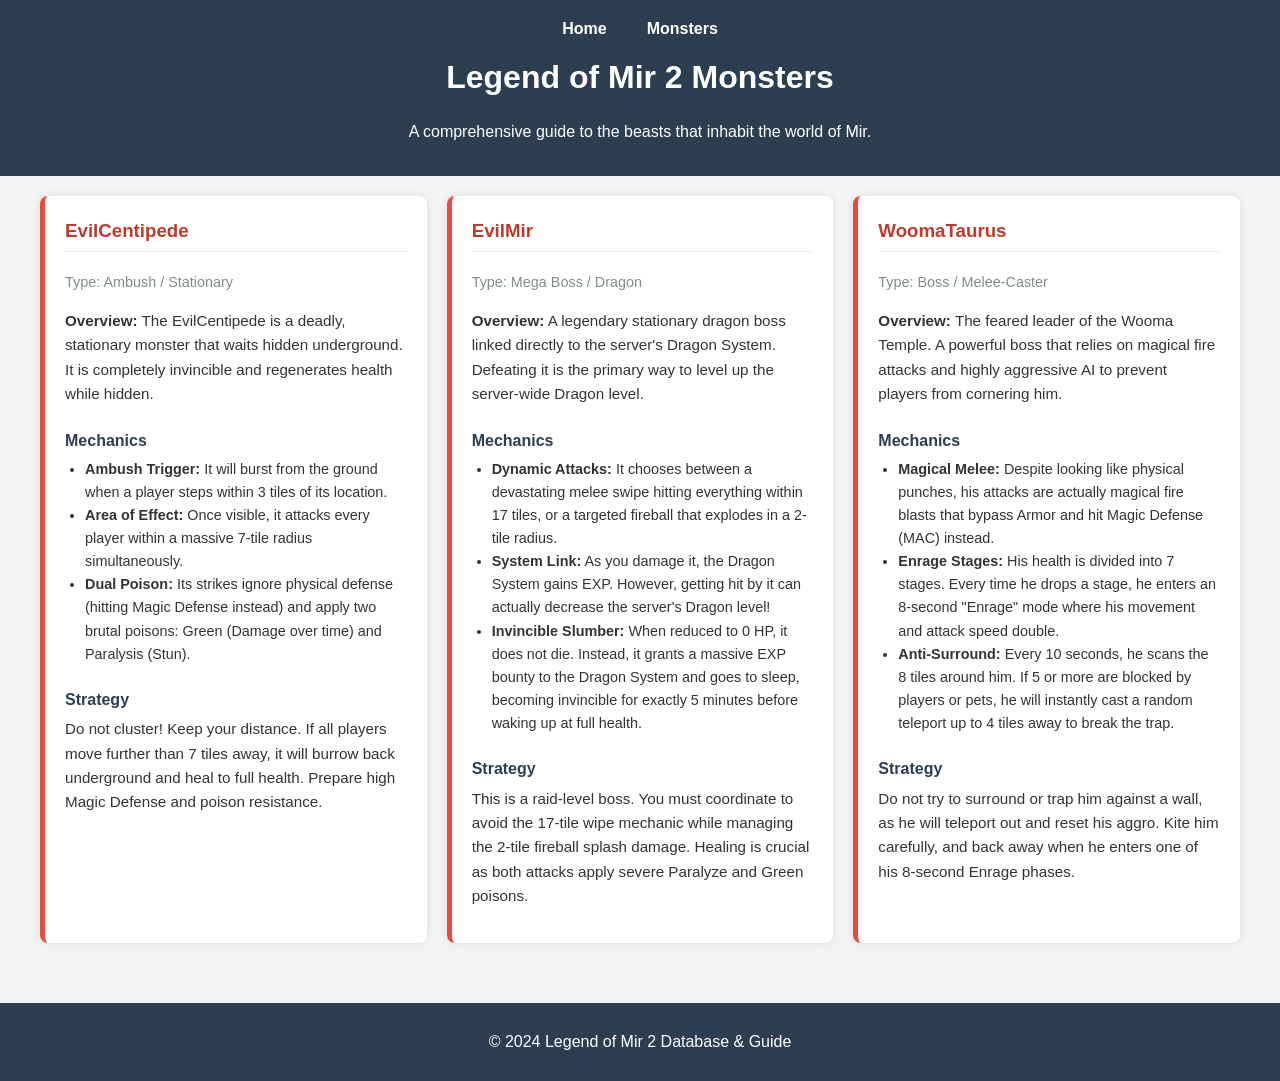
==== GuideWebsite/monsters.html @ a146575c "Create Legend of Mir 2 guide website foundation - Created `GuideWebsite/` directory to house the sta" ====
<!DOCTYPE html>
<html lang="en">
<head>
    <meta charset="UTF-8">
    <meta name="viewport" content="width=device-width, initial-scale=1.0">
    <title>Monsters - Legend of Mir 2 Guide</title>
    <link rel="stylesheet" href="style.css">
</head>
<body>
    <header>
        <nav>
            <ul>
                <li><a href="index.html">Home</a></li>
                <li><a href="monsters.html">Monsters</a></li>
            </ul>
        </nav>
        <h1>Legend of Mir 2 Monsters</h1>
        <p>A comprehensive guide to the beasts that inhabit the world of Mir.</p>
    </header>

    <main class="monster-grid">
        <article class="monster-card">
            <h3>EvilCentipede</h3>
            <p class="type">Type: Ambush / Stationary</p>
            <p><strong>Overview:</strong> The EvilCentipede is a deadly, stationary monster that waits hidden underground. It is completely invincible and regenerates health while hidden.</p>
            <h4>Mechanics</h4>
            <ul>
                <li><strong>Ambush Trigger:</strong> It will burst from the ground when a player steps within 3 tiles of its location.</li>
                <li><strong>Area of Effect:</strong> Once visible, it attacks every player within a massive 7-tile radius simultaneously.</li>
                <li><strong>Dual Poison:</strong> Its strikes ignore physical defense (hitting Magic Defense instead) and apply two brutal poisons: Green (Damage over time) and Paralysis (Stun).</li>
            </ul>
            <h4>Strategy</h4>
            <p>Do not cluster! Keep your distance. If all players move further than 7 tiles away, it will burrow back underground and heal to full health. Prepare high Magic Defense and poison resistance.</p>
        </article>

        <article class="monster-card">
            <h3>EvilMir</h3>
            <p class="type">Type: Mega Boss / Dragon</p>
            <p><strong>Overview:</strong> A legendary stationary dragon boss linked directly to the server's Dragon System. Defeating it is the primary way to level up the server-wide Dragon level.</p>
            <h4>Mechanics</h4>
            <ul>
                <li><strong>Dynamic Attacks:</strong> It chooses between a devastating melee swipe hitting everything within 17 tiles, or a targeted fireball that explodes in a 2-tile radius.</li>
                <li><strong>System Link:</strong> As you damage it, the Dragon System gains EXP. However, getting hit by it can actually decrease the server's Dragon level!</li>
                <li><strong>Invincible Slumber:</strong> When reduced to 0 HP, it does not die. Instead, it grants a massive EXP bounty to the Dragon System and goes to sleep, becoming invincible for exactly 5 minutes before waking up at full health.</li>
            </ul>
            <h4>Strategy</h4>
            <p>This is a raid-level boss. You must coordinate to avoid the 17-tile wipe mechanic while managing the 2-tile fireball splash damage. Healing is crucial as both attacks apply severe Paralyze and Green poisons.</p>
        </article>

        <article class="monster-card">
            <h3>WoomaTaurus</h3>
            <p class="type">Type: Boss / Melee-Caster</p>
            <p><strong>Overview:</strong> The feared leader of the Wooma Temple. A powerful boss that relies on magical fire attacks and highly aggressive AI to prevent players from cornering him.</p>
            <h4>Mechanics</h4>
            <ul>
                <li><strong>Magical Melee:</strong> Despite looking like physical punches, his attacks are actually magical fire blasts that bypass Armor and hit Magic Defense (MAC) instead.</li>
                <li><strong>Enrage Stages:</strong> His health is divided into 7 stages. Every time he drops a stage, he enters an 8-second "Enrage" mode where his movement and attack speed double.</li>
                <li><strong>Anti-Surround:</strong> Every 10 seconds, he scans the 8 tiles around him. If 5 or more are blocked by players or pets, he will instantly cast a random teleport up to 4 tiles away to break the trap.</li>
            </ul>
            <h4>Strategy</h4>
            <p>Do not try to surround or trap him against a wall, as he will teleport out and reset his aggro. Kite him carefully, and back away when he enters one of his 8-second Enrage phases.</p>
        </article>
    </main>

    <footer>
        <p>&copy; 2024 Legend of Mir 2 Database & Guide</p>
    </footer>
</body>
</html>
---- GuideWebsite/style.css ----
/* Base Styles */
body {
    font-family: Arial, sans-serif;
    line-height: 1.6;
    margin: 0;
    padding: 0;
    background-color: #f4f4f4;
    color: #333;
}

header {
    background: #2c3e50;
    color: #fff;
    padding: 1rem 0;
    text-align: center;
}

header h1 {
    margin: 0;
    padding-top: 10px;
}

nav ul {
    list-style: none;
    padding: 0;
    margin: 0;
    display: flex;
    justify-content: center;
    gap: 20px;
}

nav ul li a {
    color: #fff;
    text-decoration: none;
    font-weight: bold;
    padding: 5px 10px;
}

nav ul li a:hover {
    background: #34495e;
    border-radius: 5px;
}

main {
    padding: 20px;
    max-width: 1200px;
    margin: 0 auto;
}

/* Sections */
.intro, .features {
    background: #fff;
    padding: 20px;
    margin-bottom: 20px;
    border-radius: 8px;
    box-shadow: 0 0 10px rgba(0, 0, 0, 0.1);
}

.intro h2, .features h2 {
    color: #2c3e50;
    border-bottom: 2px solid #ecf0f1;
    padding-bottom: 10px;
}

.features ul {
    list-style-type: disc;
    padding-left: 20px;
}

/* Monster Grid */
.monster-grid {
    display: grid;
    grid-template-columns: repeat(auto-fit, minmax(300px, 1fr));
    gap: 20px;
}

.monster-card {
    background: #fff;
    padding: 20px;
    border-radius: 8px;
    box-shadow: 0 0 10px rgba(0, 0, 0, 0.1);
    border-left: 5px solid #e74c3c;
}

.monster-card h3 {
    margin-top: 0;
    color: #c0392b;
    border-bottom: 1px solid #ecf0f1;
    padding-bottom: 5px;
}

.monster-card .type {
    font-size: 0.9em;
    color: #7f8c8d;
    margin-bottom: 15px;
}

.monster-card h4 {
    margin-bottom: 5px;
    color: #2c3e50;
}

.monster-card p {
    margin-top: 0;
    font-size: 0.95em;
}

.monster-card ul {
    margin-top: 0;
    padding-left: 20px;
    font-size: 0.9em;
}

footer {
    text-align: center;
    padding: 10px 0;
    background: #2c3e50;
    color: #fff;
    position: relative;
    bottom: 0;
    width: 100%;
    margin-top: 40px;
}
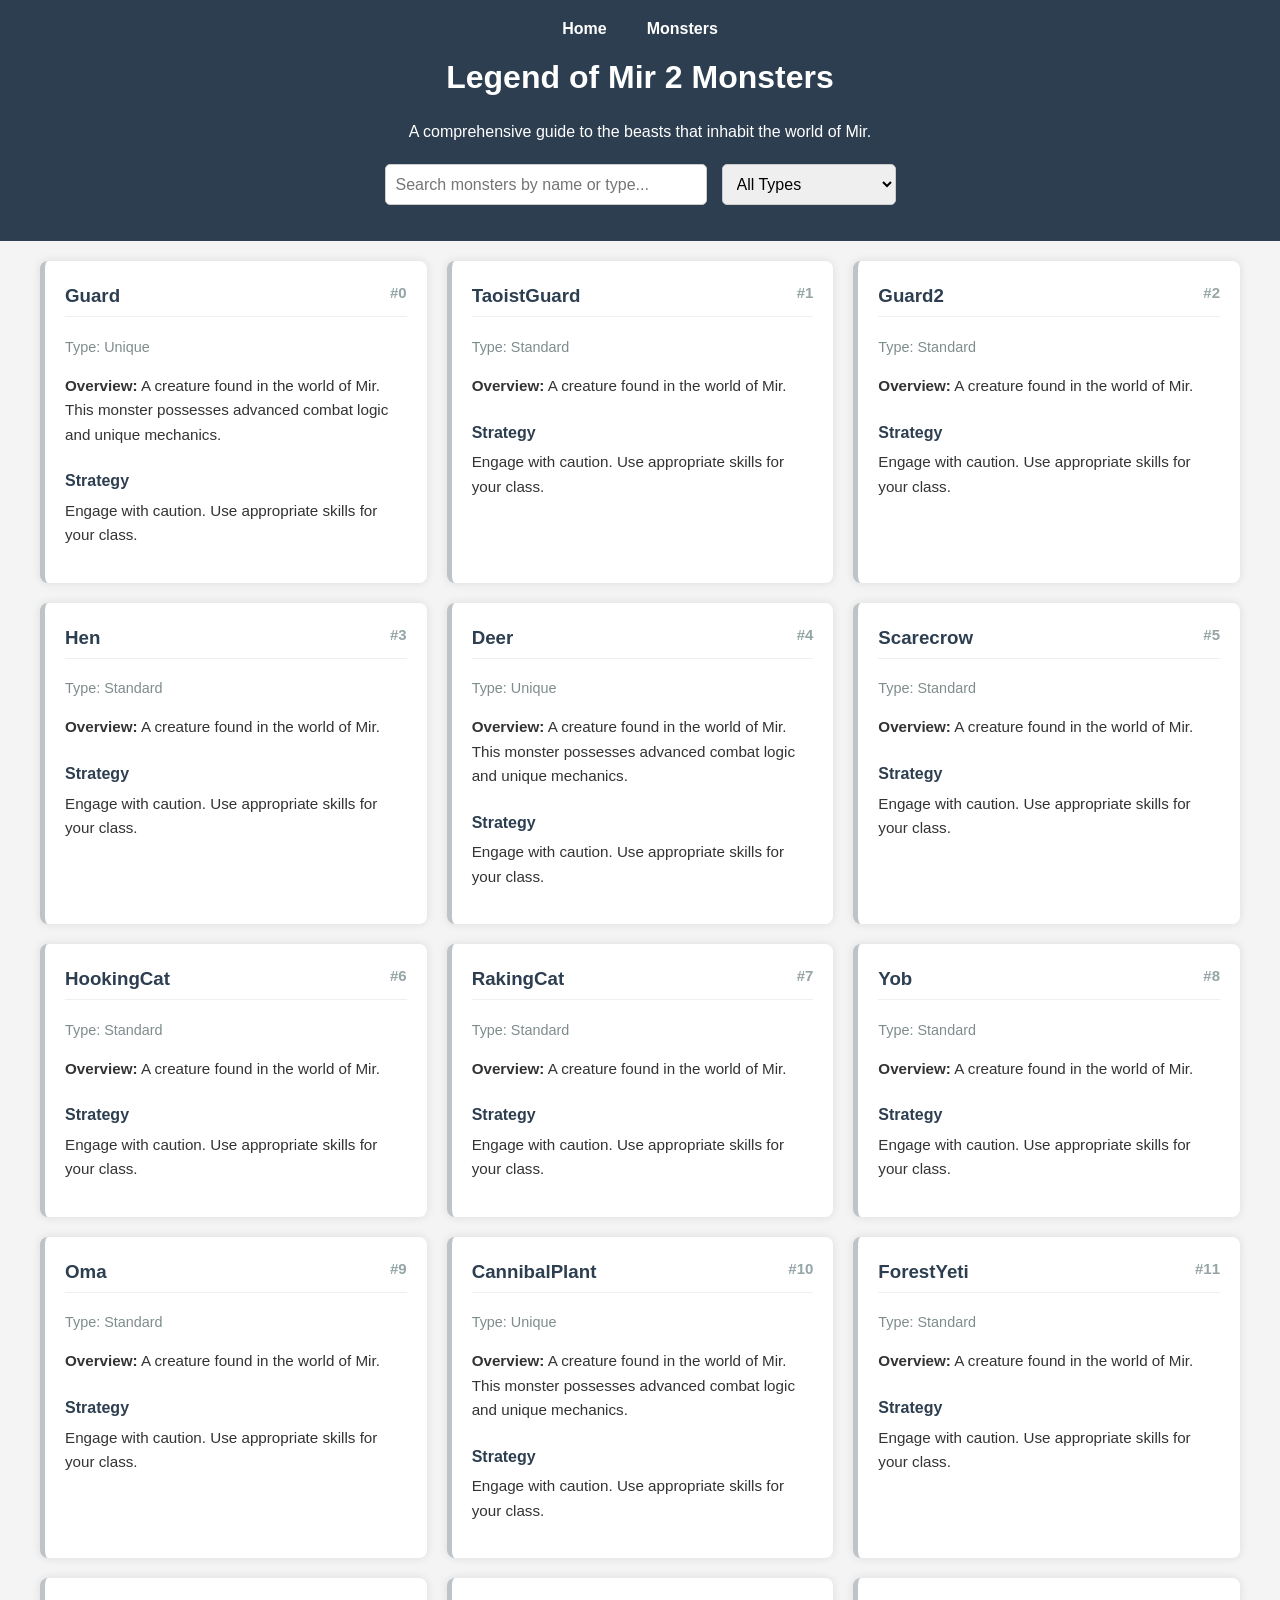
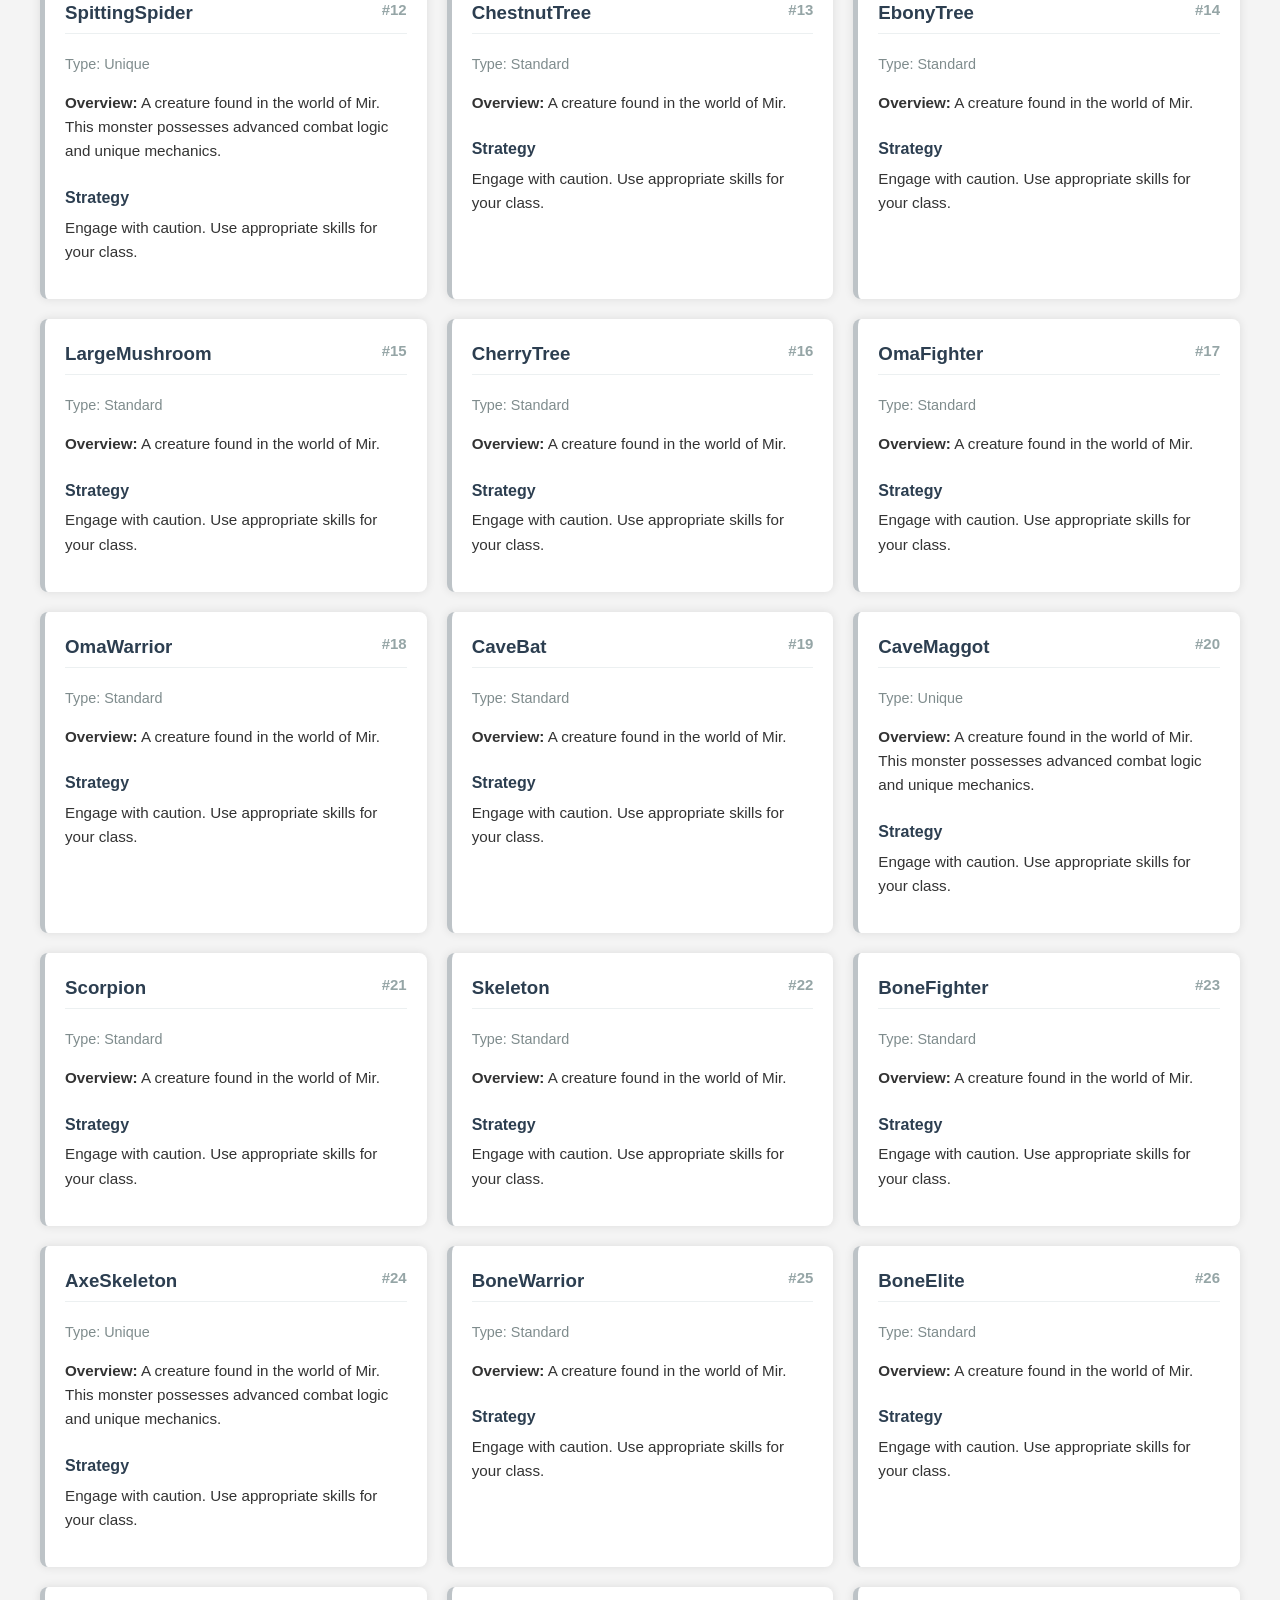
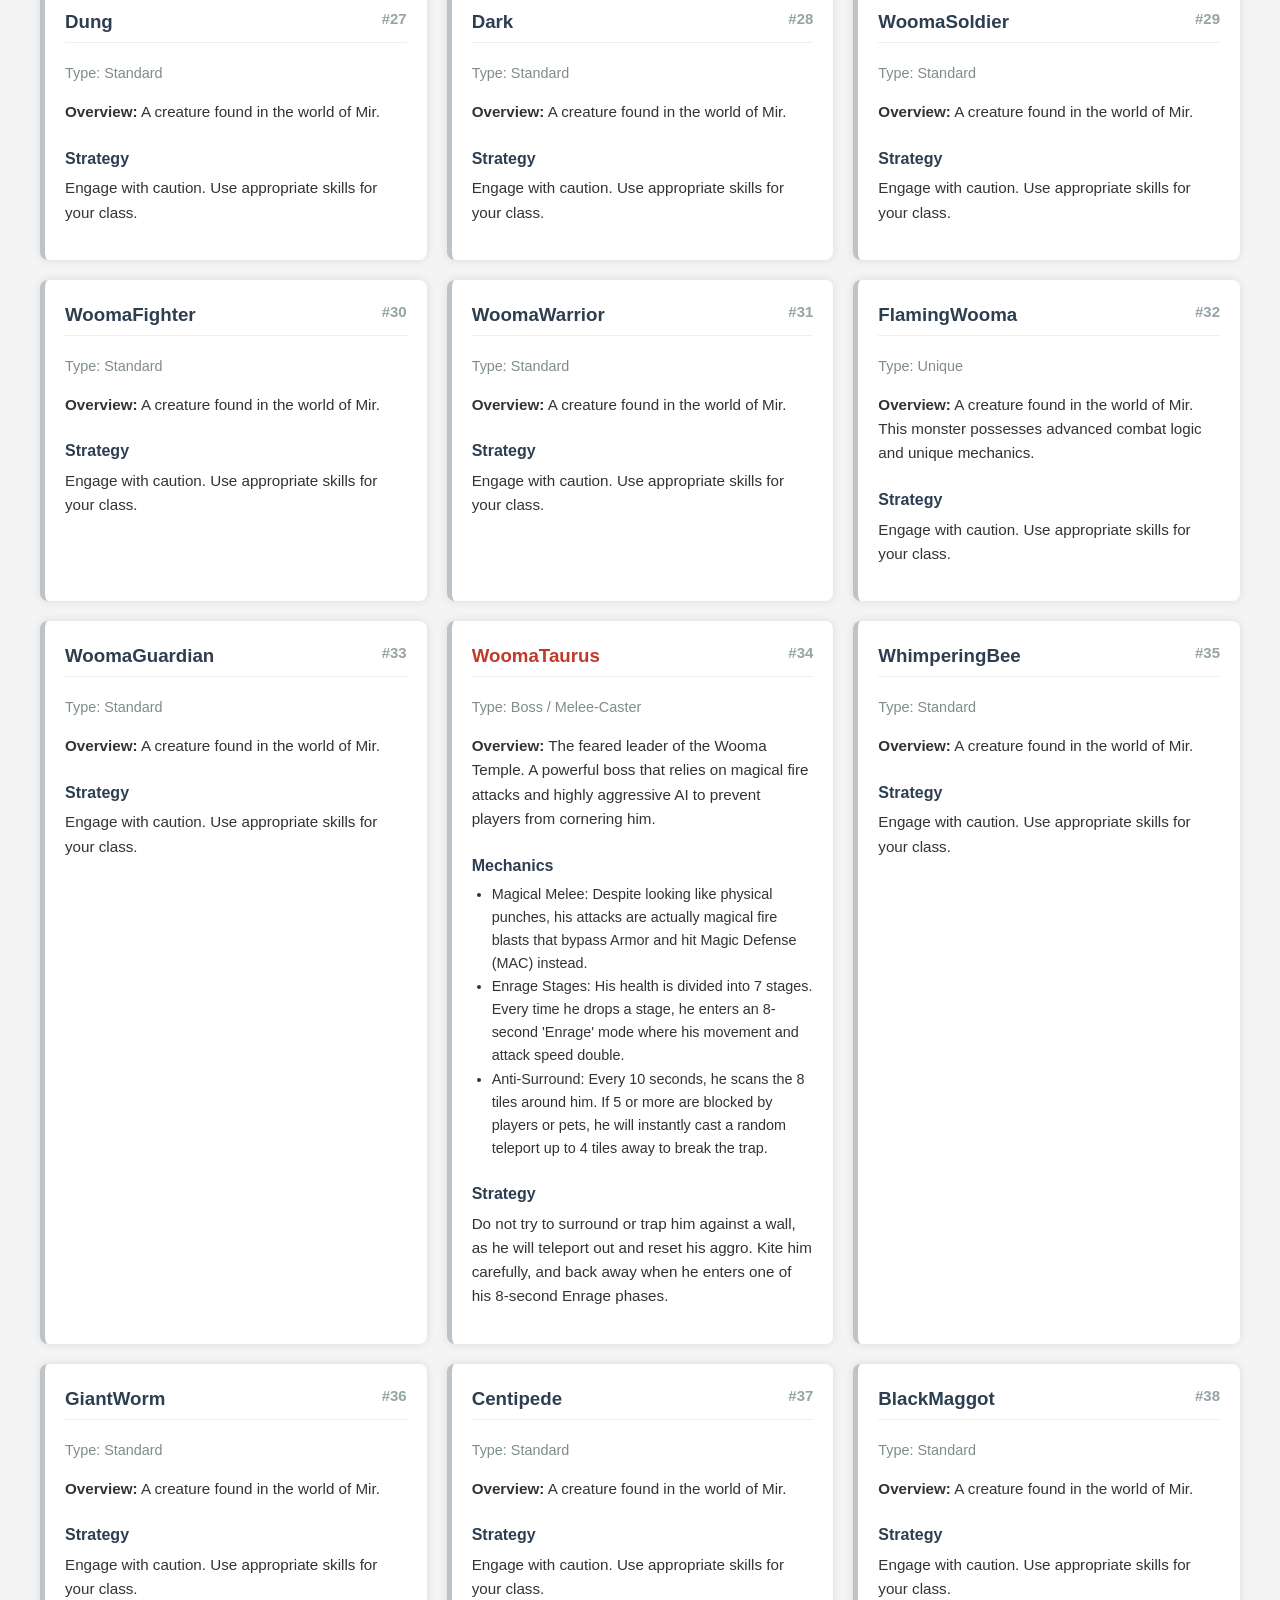
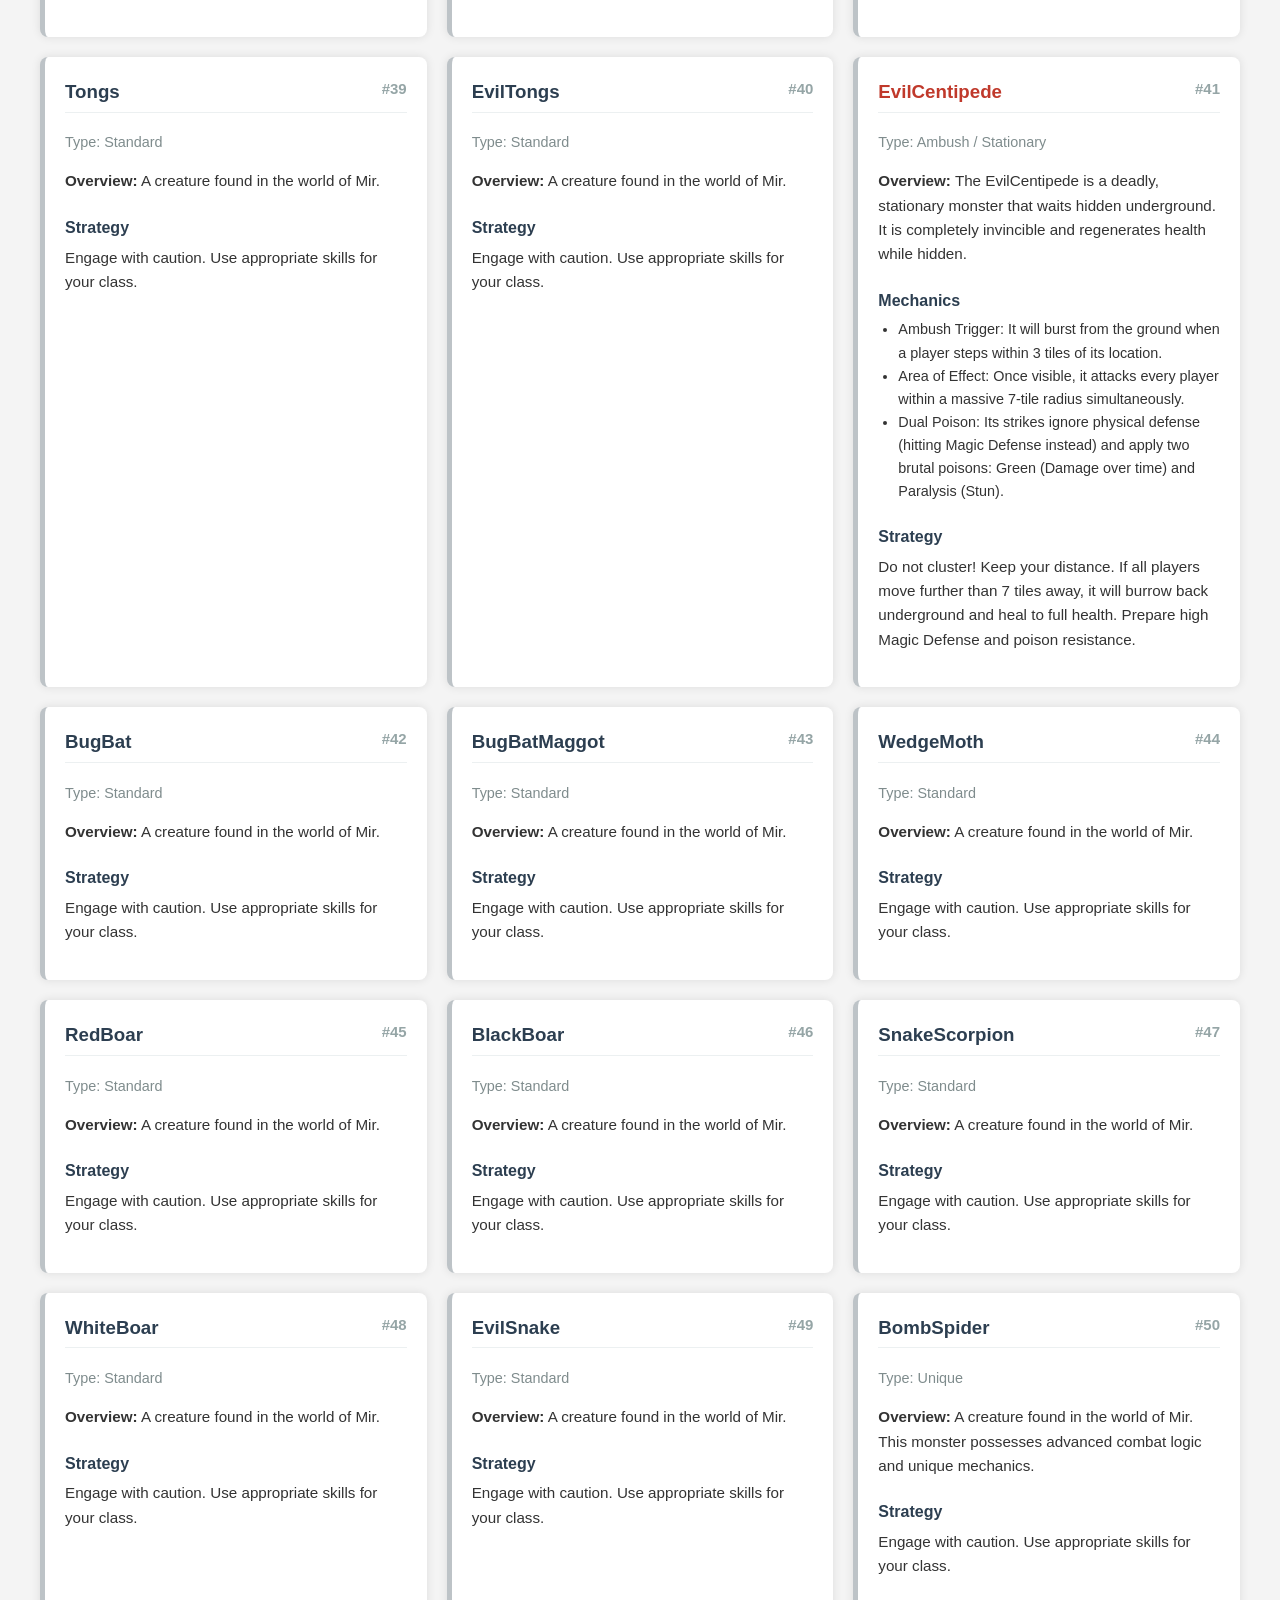
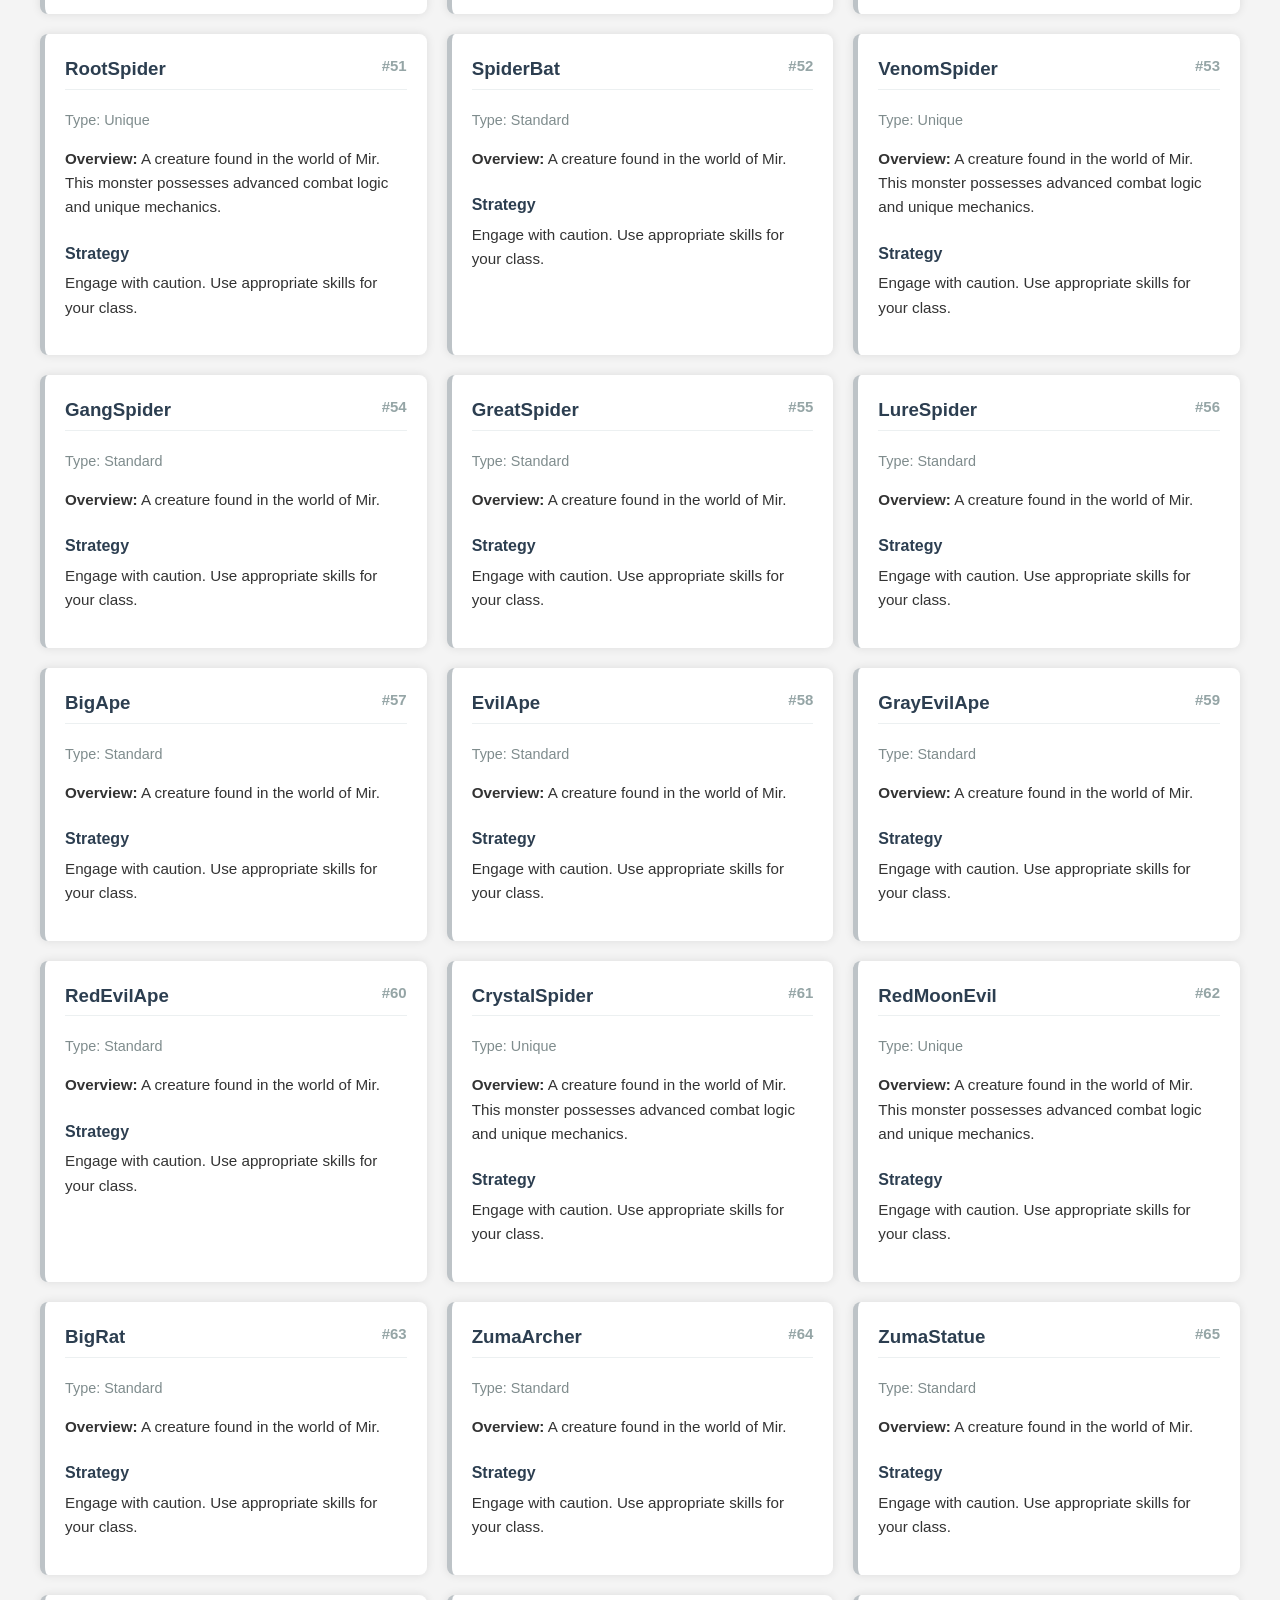
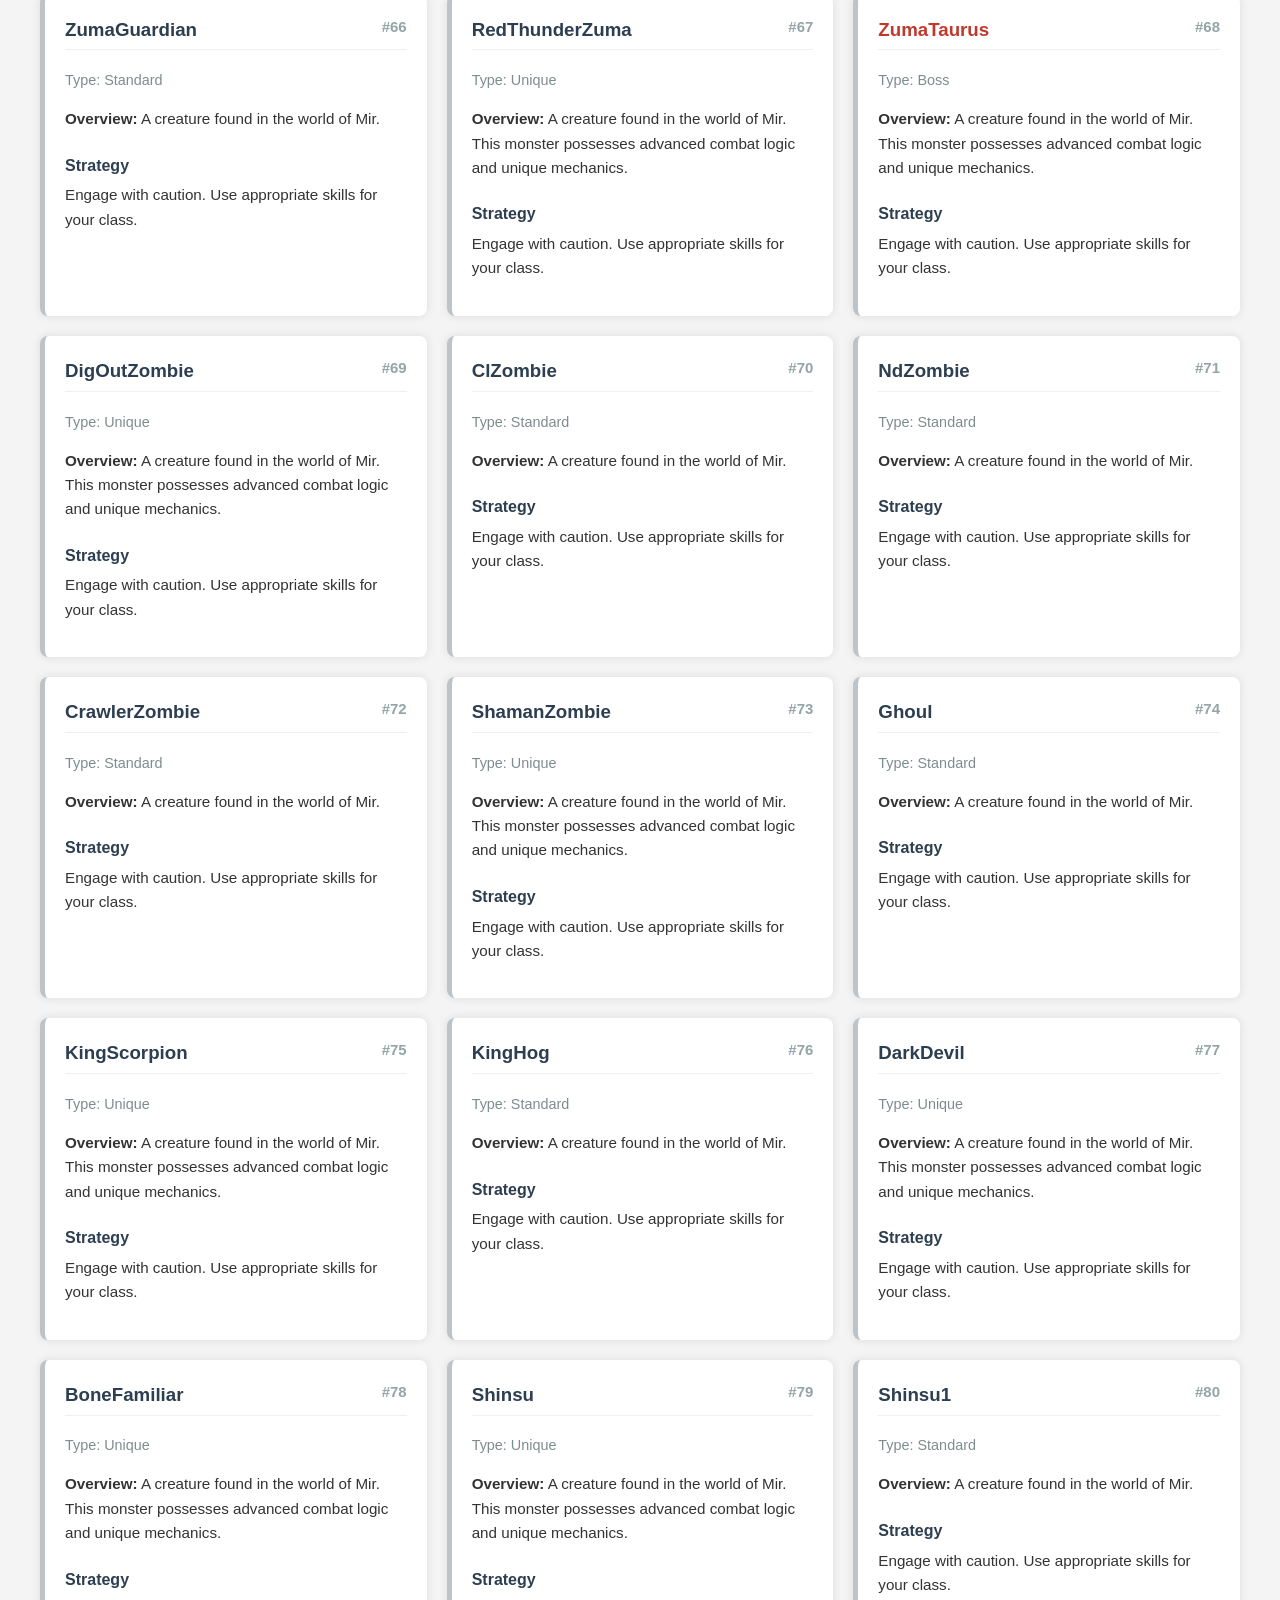
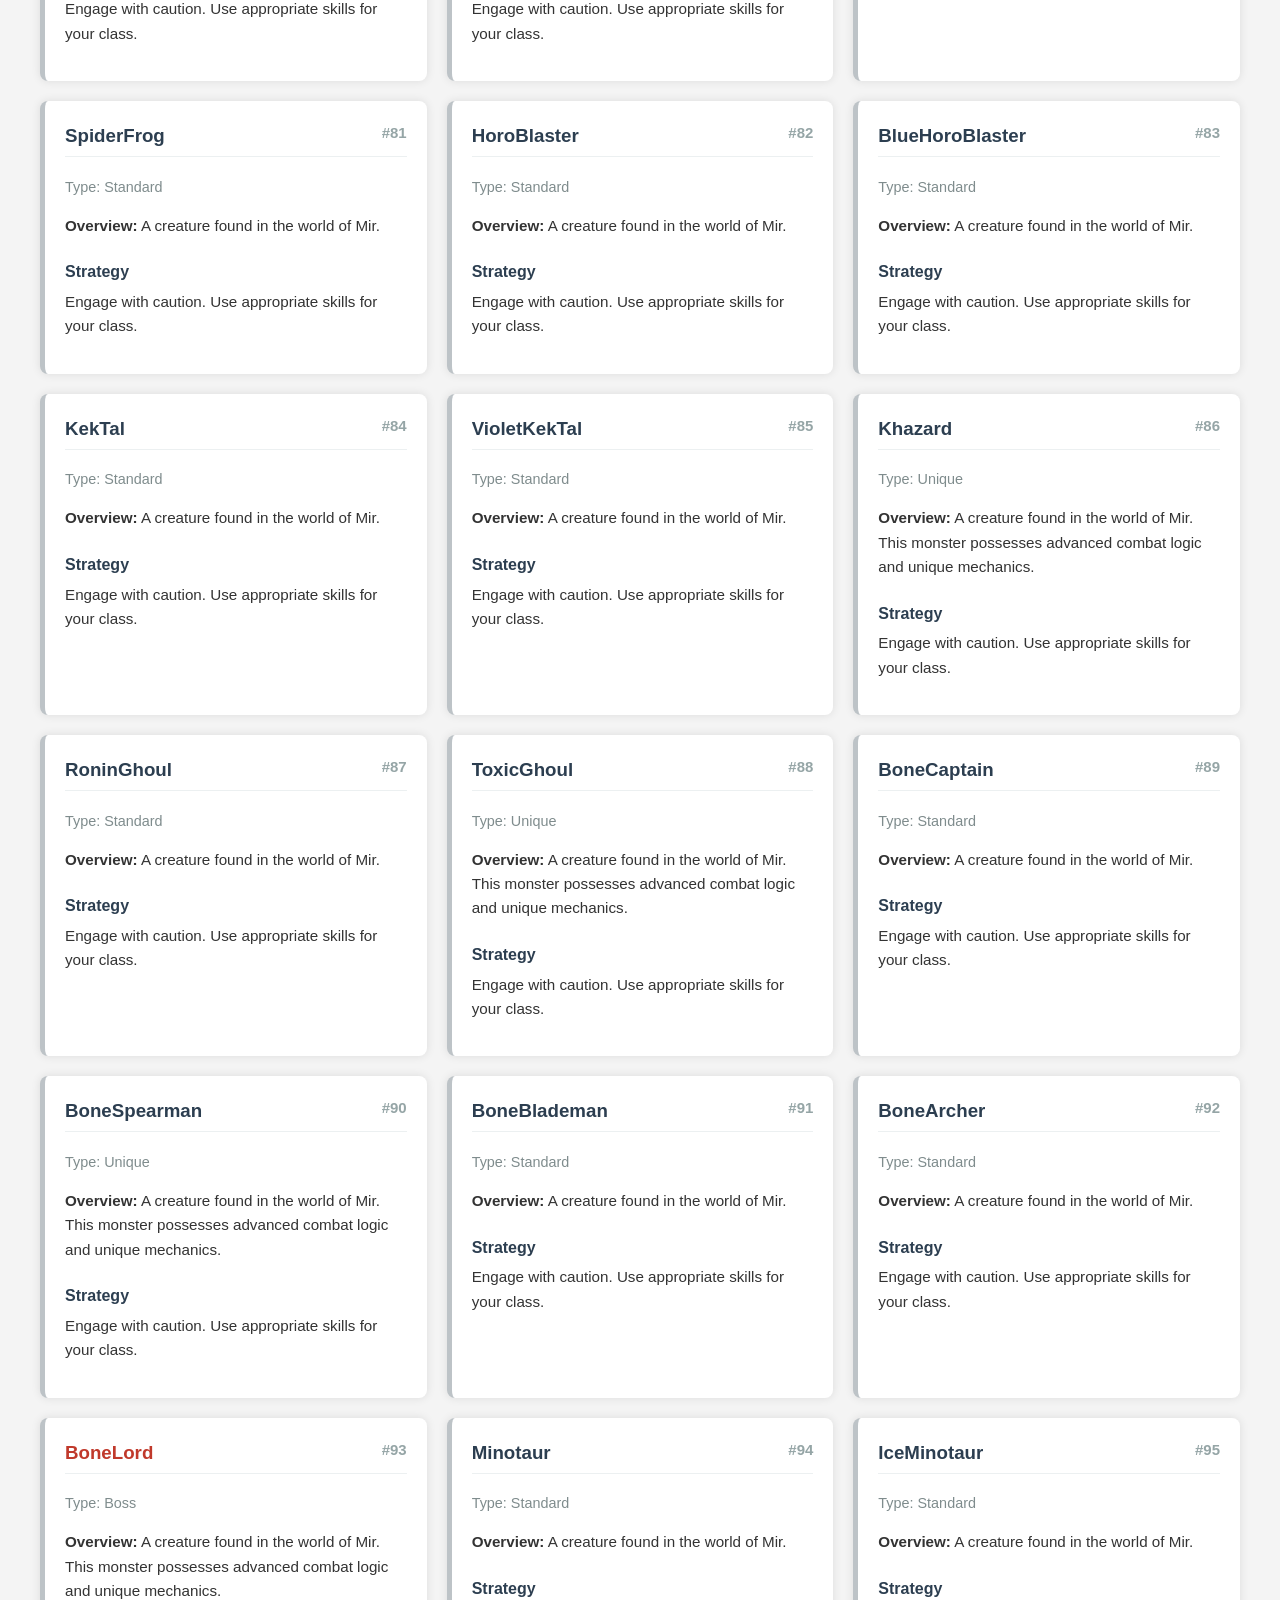
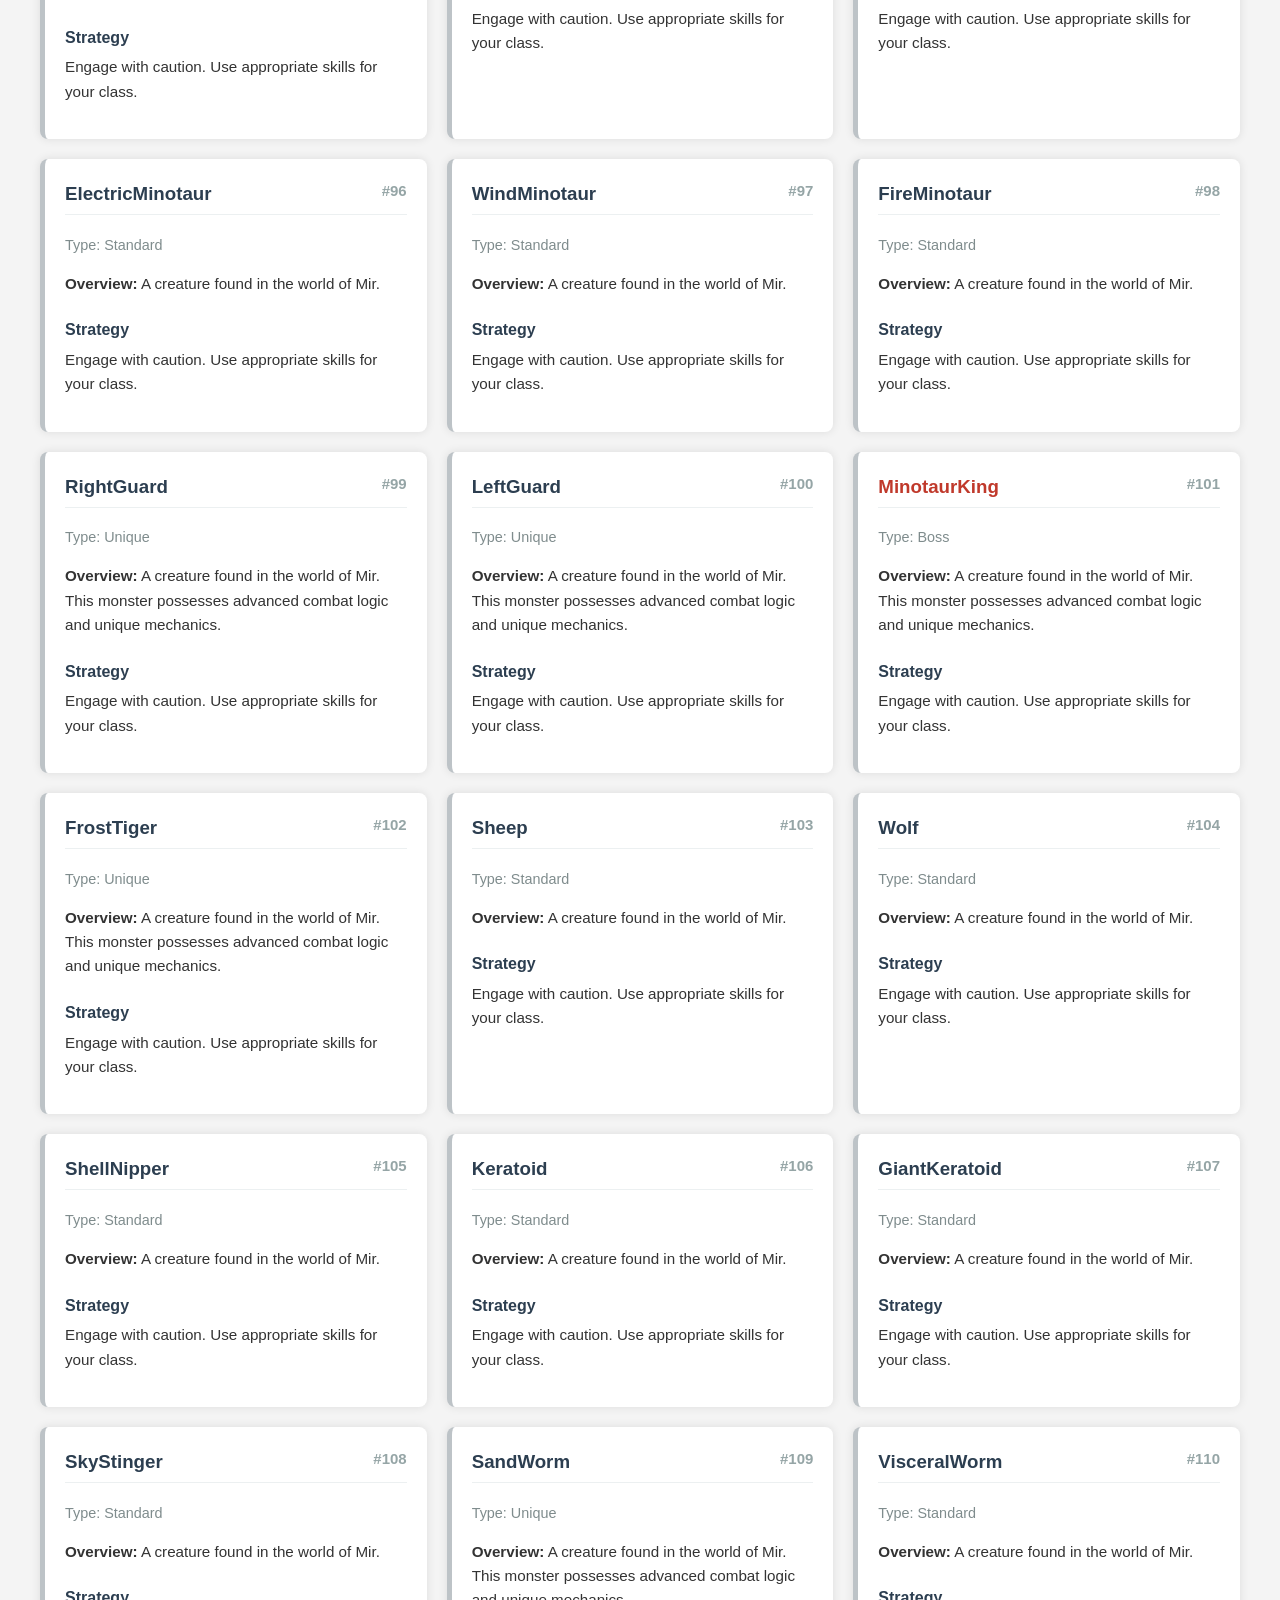
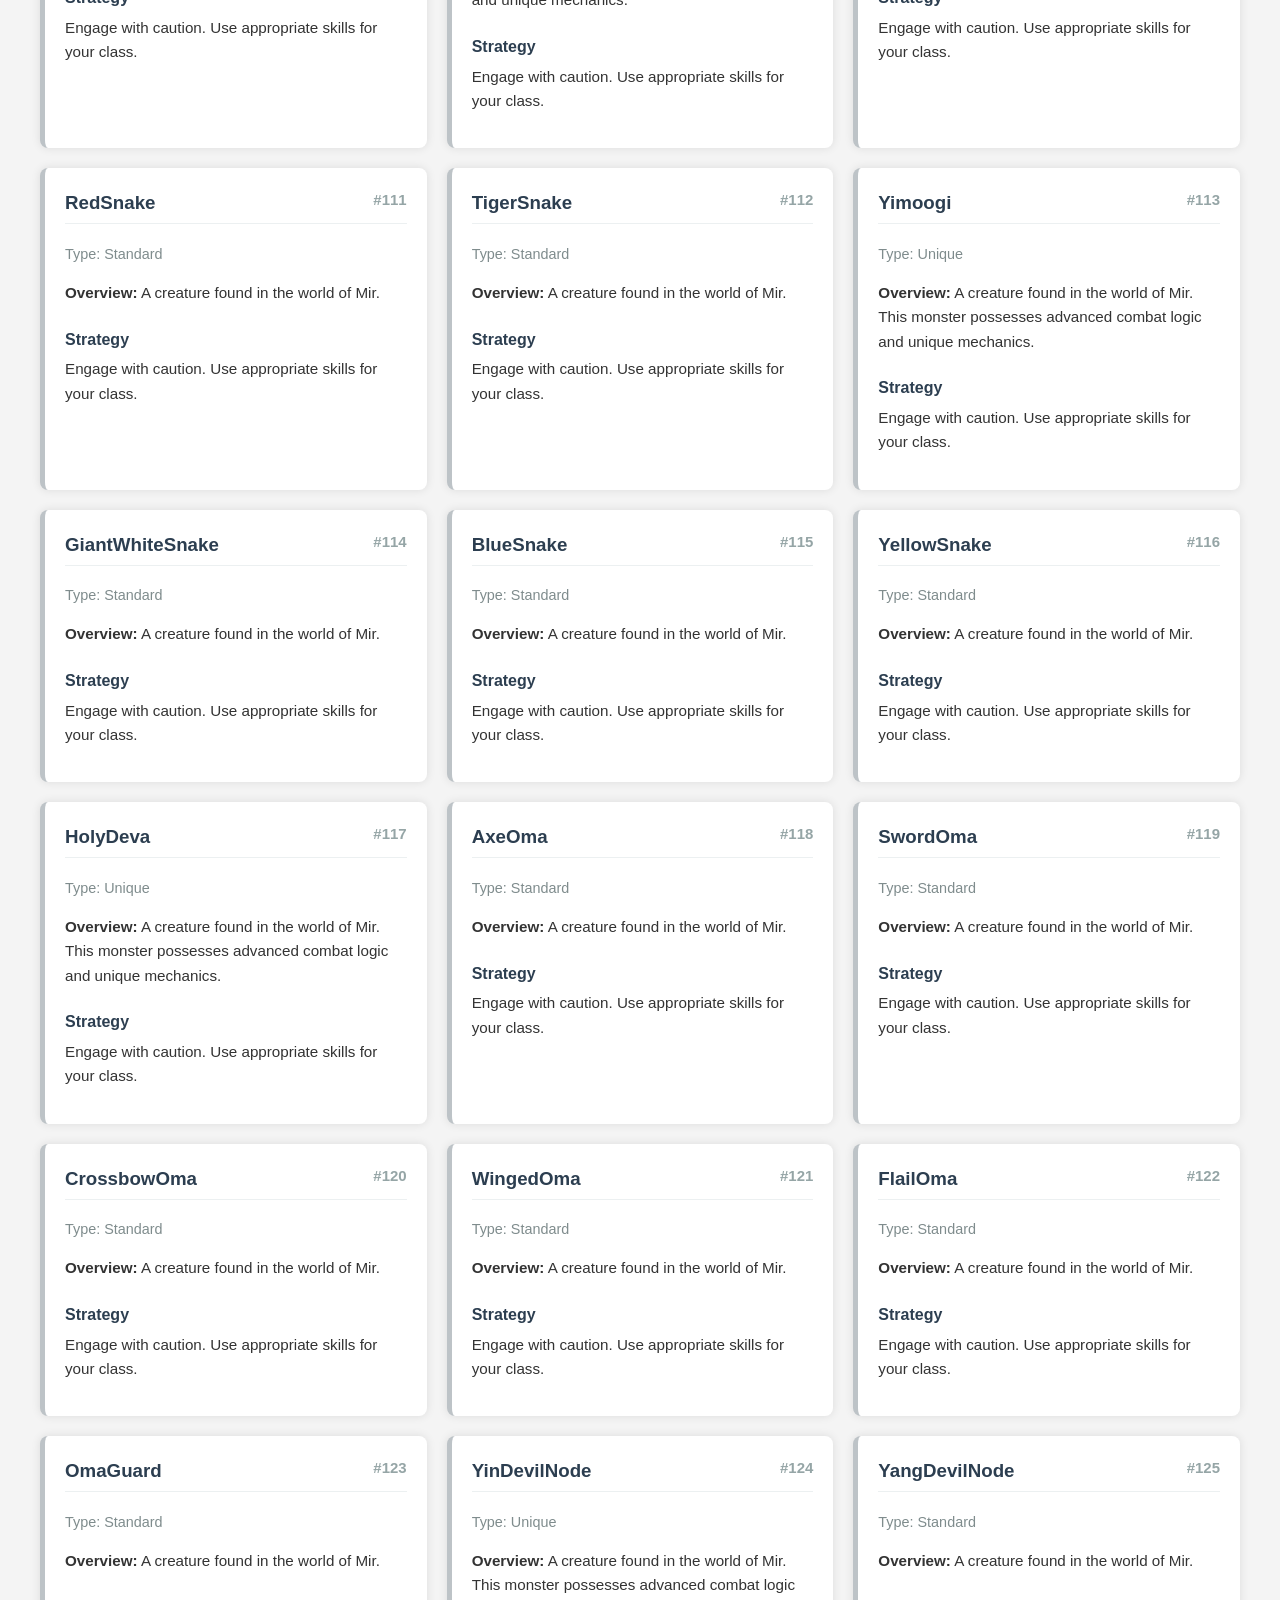
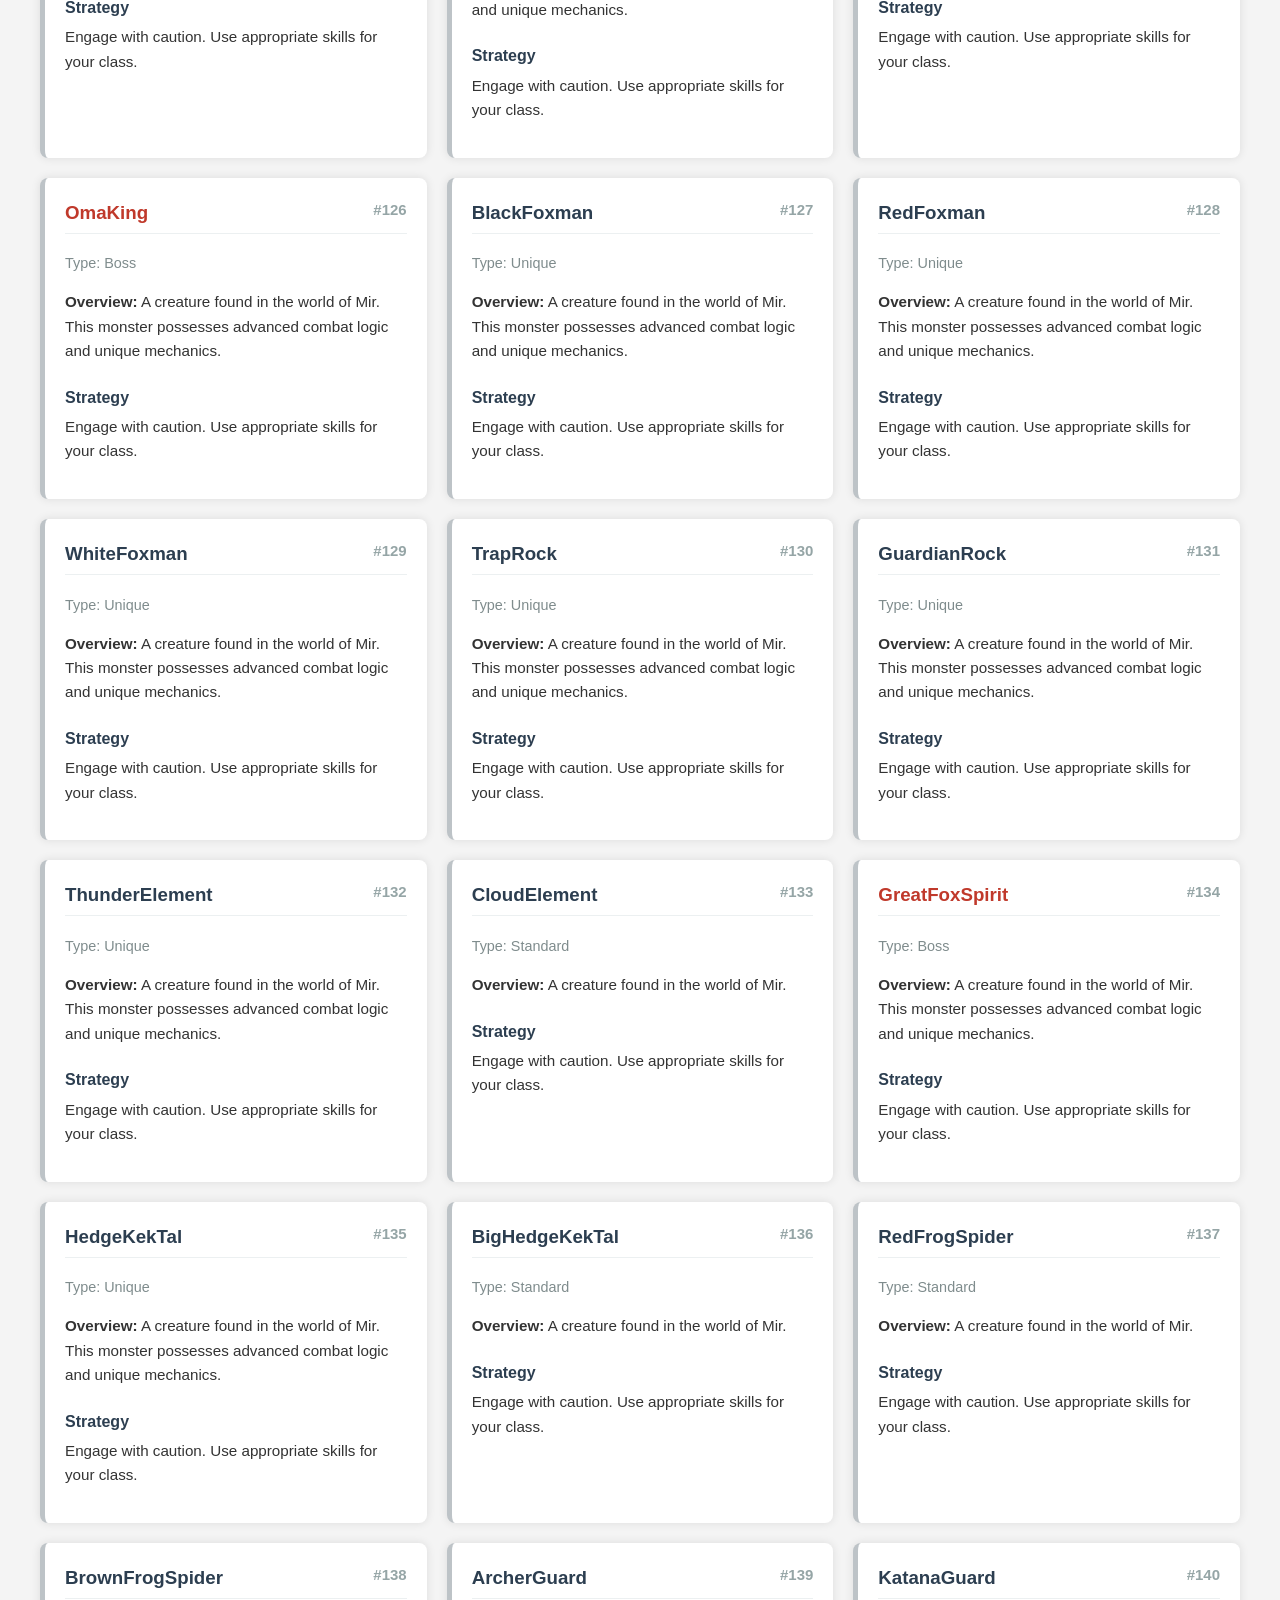
==== commit 460b0504: "Implement dynamic monster list for Guide Website - Created `parse_monsters.py` to automatically extr" ====
--- a/GuideWebsite/monsters.html
+++ b/GuideWebsite/monsters.html
@@ -16,54 +16,26 @@
         </nav>
         <h1>Legend of Mir 2 Monsters</h1>
         <p>A comprehensive guide to the beasts that inhabit the world of Mir.</p>
+
+        <div class="search-container">
+            <input type="text" id="searchInput" placeholder="Search monsters by name or type...">
+            <select id="typeFilter">
+                <option value="All">All Types</option>
+                <option value="Boss">Bosses</option>
+                <option value="Unique">Unique Mechanics</option>
+                <option value="Standard">Standard</option>
+            </select>
+        </div>
     </header>
 
-    <main class="monster-grid">
-        <article class="monster-card">
-            <h3>EvilCentipede</h3>
-            <p class="type">Type: Ambush / Stationary</p>
-            <p><strong>Overview:</strong> The EvilCentipede is a deadly, stationary monster that waits hidden underground. It is completely invincible and regenerates health while hidden.</p>
-            <h4>Mechanics</h4>
-            <ul>
-                <li><strong>Ambush Trigger:</strong> It will burst from the ground when a player steps within 3 tiles of its location.</li>
-                <li><strong>Area of Effect:</strong> Once visible, it attacks every player within a massive 7-tile radius simultaneously.</li>
-                <li><strong>Dual Poison:</strong> Its strikes ignore physical defense (hitting Magic Defense instead) and apply two brutal poisons: Green (Damage over time) and Paralysis (Stun).</li>
-            </ul>
-            <h4>Strategy</h4>
-            <p>Do not cluster! Keep your distance. If all players move further than 7 tiles away, it will burrow back underground and heal to full health. Prepare high Magic Defense and poison resistance.</p>
-        </article>
-
-        <article class="monster-card">
-            <h3>EvilMir</h3>
-            <p class="type">Type: Mega Boss / Dragon</p>
-            <p><strong>Overview:</strong> A legendary stationary dragon boss linked directly to the server's Dragon System. Defeating it is the primary way to level up the server-wide Dragon level.</p>
-            <h4>Mechanics</h4>
-            <ul>
-                <li><strong>Dynamic Attacks:</strong> It chooses between a devastating melee swipe hitting everything within 17 tiles, or a targeted fireball that explodes in a 2-tile radius.</li>
-                <li><strong>System Link:</strong> As you damage it, the Dragon System gains EXP. However, getting hit by it can actually decrease the server's Dragon level!</li>
-                <li><strong>Invincible Slumber:</strong> When reduced to 0 HP, it does not die. Instead, it grants a massive EXP bounty to the Dragon System and goes to sleep, becoming invincible for exactly 5 minutes before waking up at full health.</li>
-            </ul>
-            <h4>Strategy</h4>
-            <p>This is a raid-level boss. You must coordinate to avoid the 17-tile wipe mechanic while managing the 2-tile fireball splash damage. Healing is crucial as both attacks apply severe Paralyze and Green poisons.</p>
-        </article>
-
-        <article class="monster-card">
-            <h3>WoomaTaurus</h3>
-            <p class="type">Type: Boss / Melee-Caster</p>
-            <p><strong>Overview:</strong> The feared leader of the Wooma Temple. A powerful boss that relies on magical fire attacks and highly aggressive AI to prevent players from cornering him.</p>
-            <h4>Mechanics</h4>
-            <ul>
-                <li><strong>Magical Melee:</strong> Despite looking like physical punches, his attacks are actually magical fire blasts that bypass Armor and hit Magic Defense (MAC) instead.</li>
-                <li><strong>Enrage Stages:</strong> His health is divided into 7 stages. Every time he drops a stage, he enters an 8-second "Enrage" mode where his movement and attack speed double.</li>
-                <li><strong>Anti-Surround:</strong> Every 10 seconds, he scans the 8 tiles around him. If 5 or more are blocked by players or pets, he will instantly cast a random teleport up to 4 tiles away to break the trap.</li>
-            </ul>
-            <h4>Strategy</h4>
-            <p>Do not try to surround or trap him against a wall, as he will teleport out and reset his aggro. Kite him carefully, and back away when he enters one of his 8-second Enrage phases.</p>
-        </article>
+    <main class="monster-grid" id="monsterContainer">
+        <!-- Monster Cards will be dynamically injected here by app.js -->
     </main>
 
     <footer>
         <p>&copy; 2024 Legend of Mir 2 Database & Guide</p>
     </footer>
+
+    <script src="app.js"></script>
 </body>
 </html>
--- a/GuideWebsite/style.css
+++ b/GuideWebsite/style.css
@@ -67,6 +67,25 @@
     padding-left: 20px;
 }
 
+/* Search and Filter */
+.search-container {
+    margin: 20px 0;
+    display: flex;
+    justify-content: center;
+    gap: 15px;
+}
+
+#searchInput, #typeFilter {
+    padding: 10px;
+    font-size: 1em;
+    border: 1px solid #ccc;
+    border-radius: 5px;
+}
+
+#searchInput {
+    width: 300px;
+}
+
 /* Monster Grid */
 .monster-grid {
     display: grid;
@@ -82,11 +101,30 @@
     border-left: 5px solid #e74c3c;
 }
 
+.boss-card {
+    border-left: 5px solid #e74c3c;
+}
+
+.monster-card {
+    border-left: 5px solid #bdc3c7;
+}
+
 .monster-card h3 {
     margin-top: 0;
-    color: #c0392b;
+    color: #2c3e50;
     border-bottom: 1px solid #ecf0f1;
     padding-bottom: 5px;
+    display: flex;
+    justify-content: space-between;
+}
+
+.boss-card h3 {
+    color: #c0392b;
+}
+
+.monster-id {
+    font-size: 0.8em;
+    color: #95a5a6;
 }
 
 .monster-card .type {
